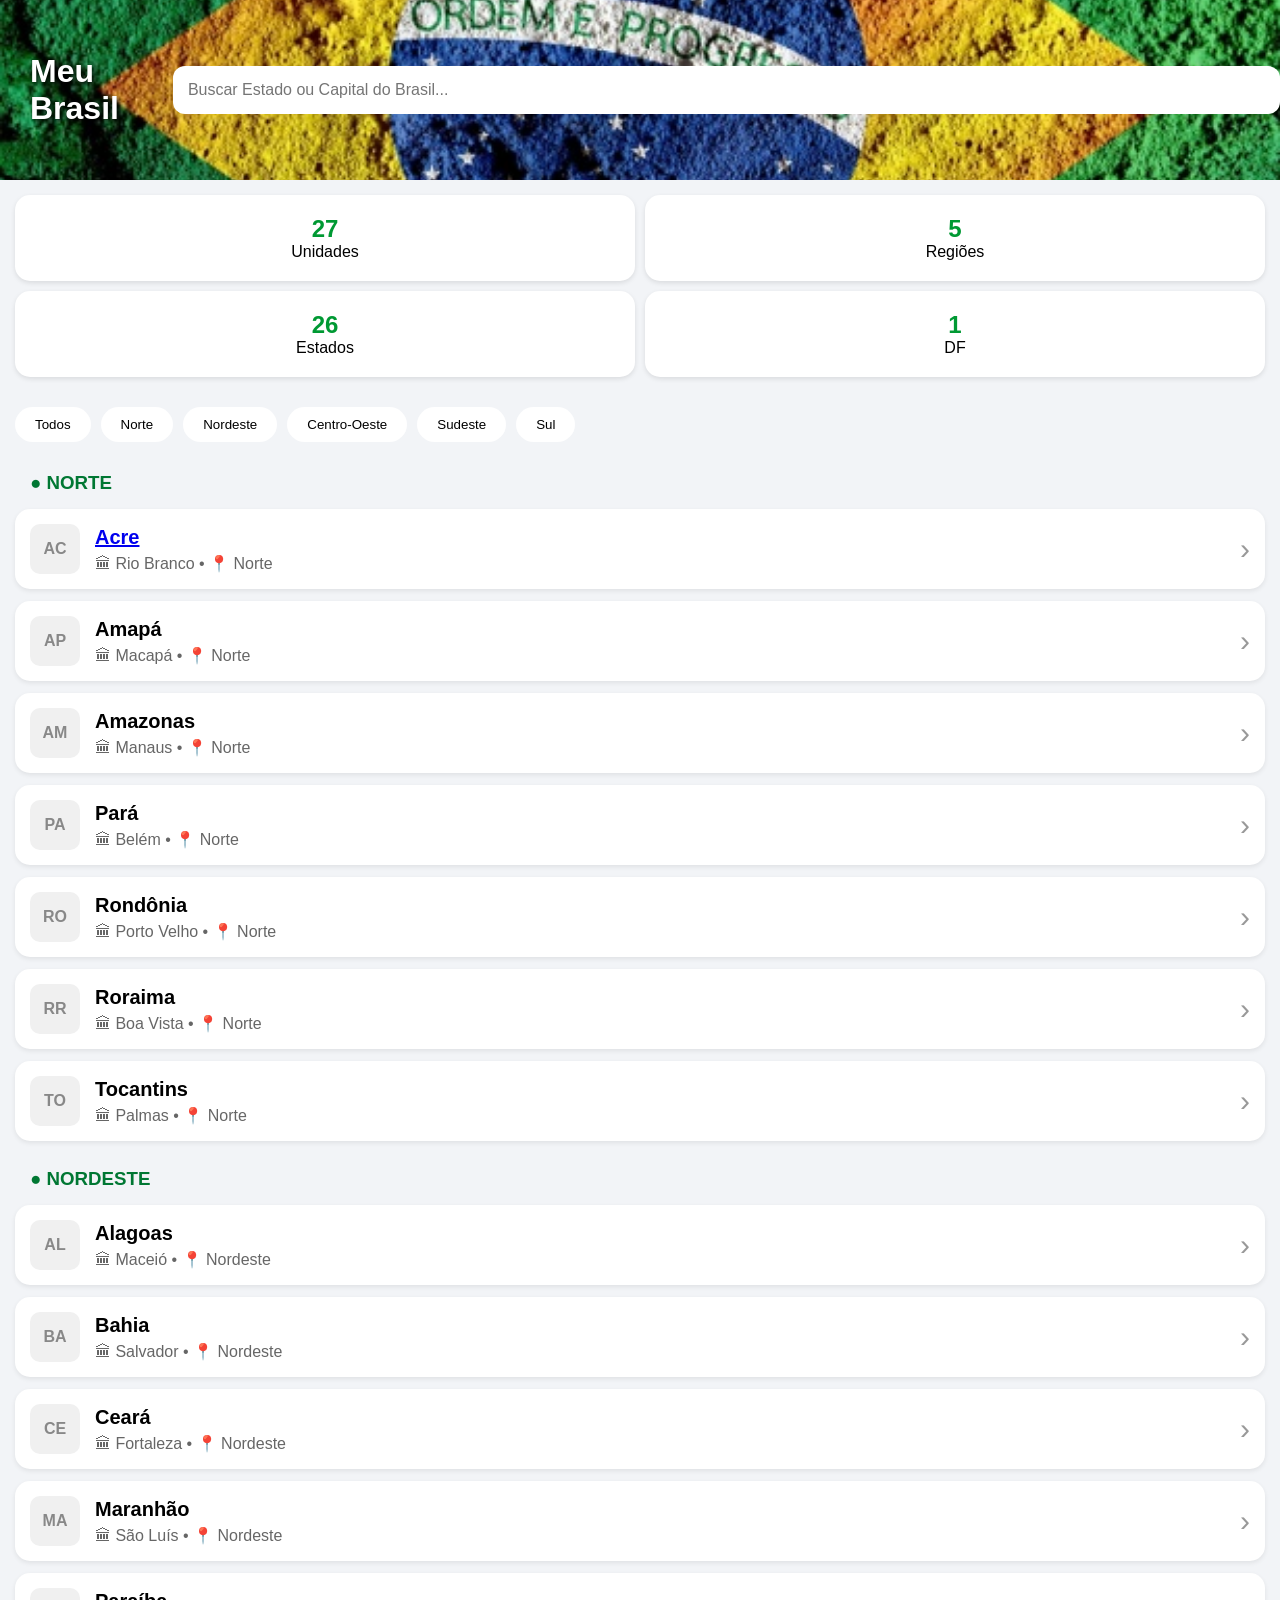
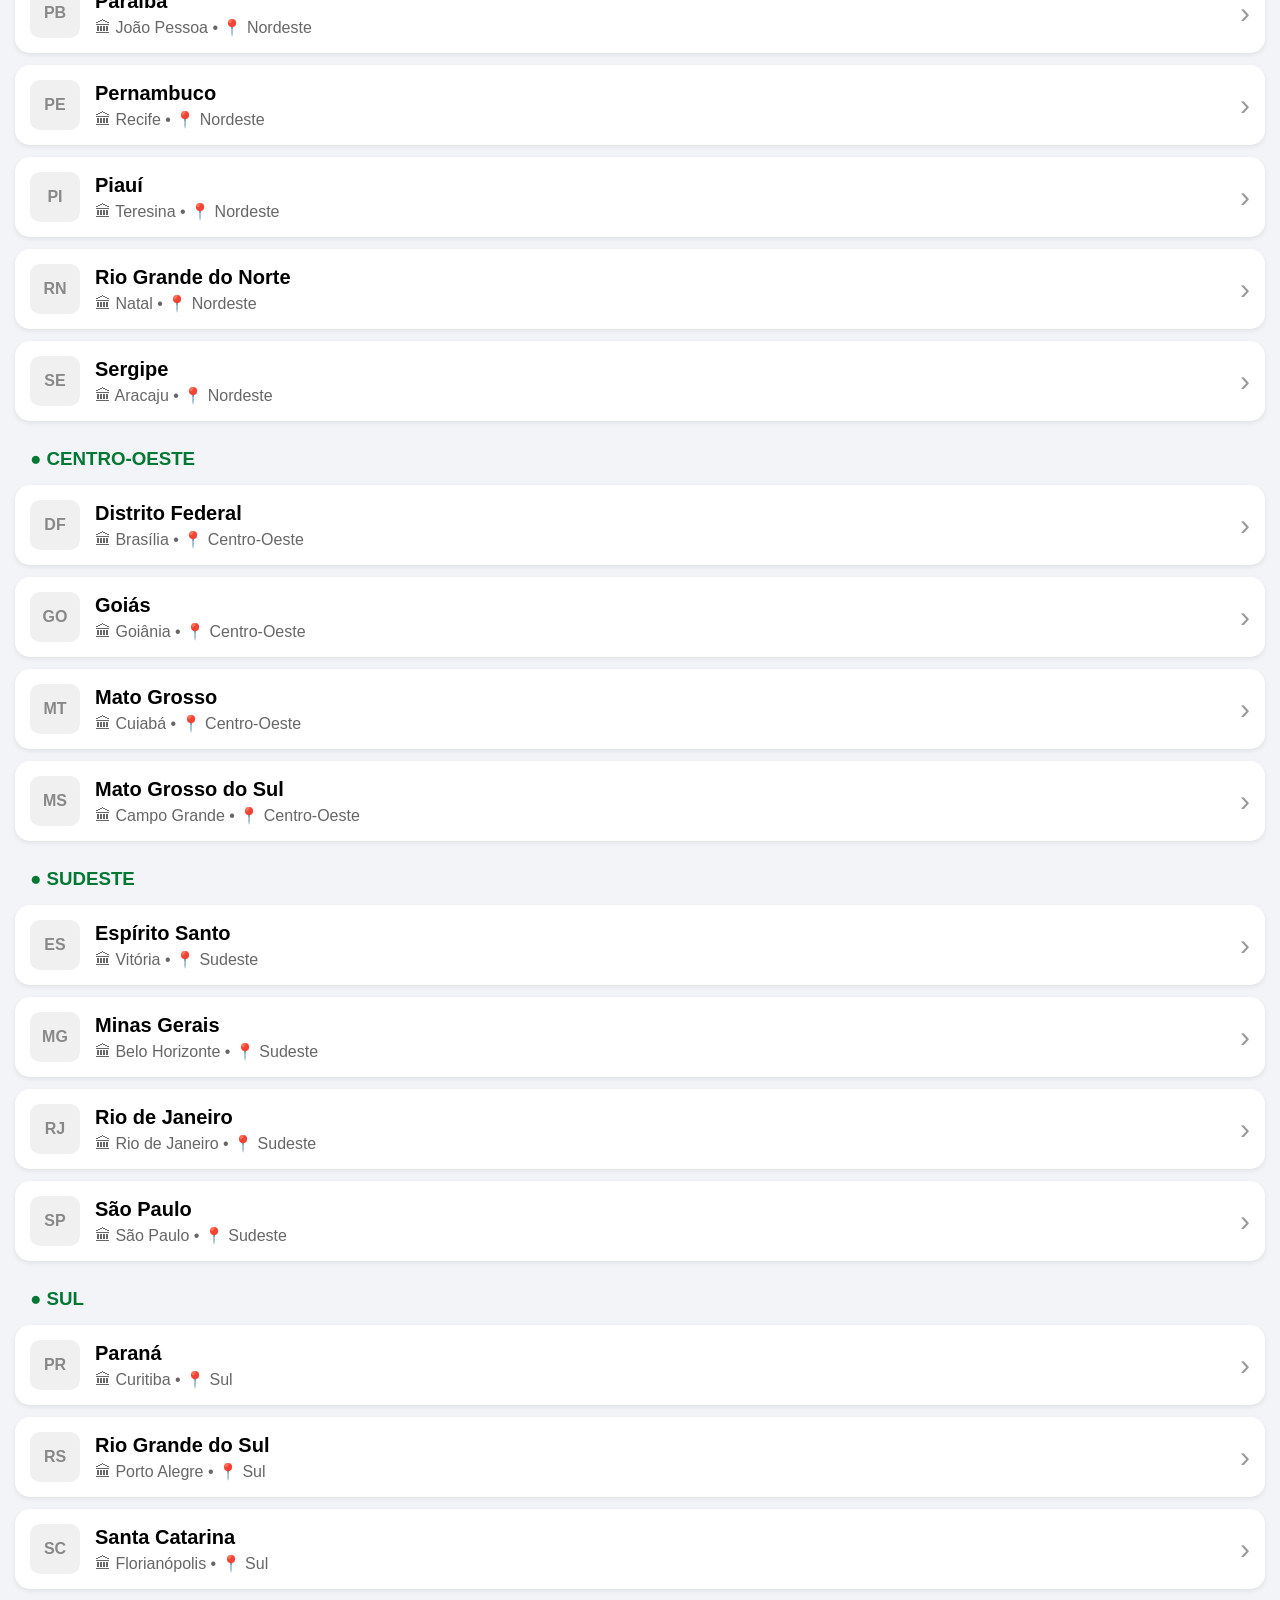
==== index.html @ 5ed836aa "Add files via upload" ====
<!DOCTYPE html>
<html lang="pt-br">
<head>
    <meta charset="UTF-8">
    <meta name="viewport" content="width=device-width, initial-scale=1.0">
    <title>Meu Brasil</title>
    <link rel="stylesheet" href="CSS/folha1.css">
</head>
<body>

    <header>
        <h1>Meu Brasil</h1>
        <input type="text" placeholder="Buscar Estado ou Capital do Brasil...">
    </header>
    
    <section class="estatisticas">
        <div class="card-info">
            <h2>27</h2>
            <p>Unidades</p>
        </div>
        <div class="card-info">
            <h2>5</h2>
            <p>Regiões</p>
        </div>
        <div class="card-info">
            <h2>26</h2>
            <p>Estados</p>
        </div>
        <div class="card-info">
            <h2>1</h2>
            <p>DF</p>
        </div>
    </section>

    <section class="filtros">
        <button onclick="mostrarRegiao('todos')">Todos</button>
        <button onclick="mostrarRegiao('norte')">Norte</button>
        <button onclick="mostrarRegiao('nordeste')">Nordeste</button>
        <button onclick="mostrarRegiao('centro-oeste')">Centro-Oeste</button>
        <button onclick="mostrarRegiao('sudeste')">Sudeste</button>
        <button onclick="mostrarRegiao('sul')">Sul</button>
    </section>

    <section class="lista-estados">

        <h3 class="titulo-regiao" data-regiao="norte">● NORTE</h3>

        <div class="estado" data-regiao="norte">
            <div class="sigla">AC</div>
            <div class="dados">
                <h2><a href="Acre.html">Acre</a></h2>
                <p>🏛 Rio Branco • 📍 Norte</p>
            </div>
            <span>›</span>
        </div>

        <div class="estado" data-regiao="norte">
            <div class="sigla">AP</div>
            <div class="dados">
                <h2>Amapá</h2>
                <p>🏛 Macapá • 📍 Norte</p>
            </div>
            <span>›</span>
        </div>

        <div class="estado" data-regiao="norte">
            <div class="sigla">AM</div>
            <div class="dados">
                <h2>Amazonas</h2>
                <p>🏛 Manaus • 📍 Norte</p>
            </div>
            <span>›</span>
        </div>

        <div class="estado" data-regiao="norte">
            <div class="sigla">PA</div>
            <div class="dados">
                <h2>Pará</h2>
                <p>🏛 Belém • 📍 Norte</p>
            </div>
            <span>›</span>
        </div>

        <div class="estado" data-regiao="norte">
            <div class="sigla">RO</div>
            <div class="dados">
                <h2>Rondônia</h2>
                <p>🏛 Porto Velho • 📍 Norte</p>
            </div>
            <span>›</span>
        </div>

        <div class="estado" data-regiao="norte">
            <div class="sigla">RR</div>
            <div class="dados">
                <h2>Roraima</h2>
                <p>🏛 Boa Vista • 📍 Norte</p>
            </div>
            <span>›</span>
        </div>

        <div class="estado" data-regiao="norte">
            <div class="sigla">TO</div>
            <div class="dados">
                <h2>Tocantins</h2>
                <p>🏛 Palmas • 📍 Norte</p>
            </div>
            <span>›</span>
        </div>

        <h3 class="titulo-regiao" data-regiao="nordeste">● NORDESTE</h3>

        <div class="estado" data-regiao="nordeste">
            <div class="sigla">AL</div>
            <div class="dados">
                <h2>Alagoas</h2>
                <p>🏛 Maceió • 📍 Nordeste</p>
            </div>
            <span>›</span>
        </div>

        <div class="estado" data-regiao="nordeste">
            <div class="sigla">BA</div>
            <div class="dados">
                <h2>Bahia</h2>
                <p>🏛 Salvador • 📍 Nordeste</p>
            </div>
            <span>›</span>
        </div>

        <div class="estado" data-regiao="nordeste">
            <div class="sigla">CE</div>
            <div class="dados">
                <h2>Ceará</h2>
                <p>🏛 Fortaleza • 📍 Nordeste</p>
            </div>
            <span>›</span>
        </div>

        <div class="estado" data-regiao="nordeste">
            <div class="sigla">MA</div>
            <div class="dados">
                <h2>Maranhão</h2>
                <p>🏛 São Luís • 📍 Nordeste</p>
            </div>
            <span>›</span>
        </div>

        <div class="estado" data-regiao="nordeste">
            <div class="sigla">PB</div>
            <div class="dados">
                <h2>Paraíba</h2>
                <p>🏛 João Pessoa • 📍 Nordeste</p>
            </div>
            <span>›</span>
        </div>

        <div class="estado" data-regiao="nordeste">
            <div class="sigla">PE</div>
            <div class="dados">
                <h2>Pernambuco</h2>
                <p>🏛 Recife • 📍 Nordeste</p>
            </div>
            <span>›</span>
        </div>

        <div class="estado" data-regiao="nordeste">
            <div class="sigla">PI</div>
            <div class="dados">
                <h2>Piauí</h2>
                <p>🏛 Teresina • 📍 Nordeste</p>
            </div>
            <span>›</span>
        </div>

        <div class="estado" data-regiao="nordeste">
            <div class="sigla">RN</div>
            <div class="dados">
                <h2>Rio Grande do Norte</h2>
                <p>🏛 Natal • 📍 Nordeste</p>
            </div>
            <span>›</span>
        </div>

        <div class="estado" data-regiao="nordeste">
            <div class="sigla">SE</div>
            <div class="dados">
                <h2>Sergipe</h2>
                <p>🏛 Aracaju • 📍 Nordeste</p>
            </div>
            <span>›</span>
        </div>

        <h3 class="titulo-regiao" data-regiao="centro-oeste">● CENTRO-OESTE</h3>

        <div class="estado" data-regiao="centro-oeste">
            <div class="sigla">DF</div>
            <div class="dados">
                <h2>Distrito Federal</h2>
                <p>🏛 Brasília • 📍 Centro-Oeste</p>
            </div>
            <span>›</span>
        </div>

        <div class="estado" data-regiao="centro-oeste">
            <div class="sigla">GO</div>
            <div class="dados">
                <h2>Goiás</h2>
                <p>🏛 Goiânia • 📍 Centro-Oeste</p>
            </div>
            <span>›</span>
        </div>

        <div class="estado" data-regiao="centro-oeste">
            <div class="sigla">MT</div>
            <div class="dados">
                <h2>Mato Grosso</h2>
                <p>🏛 Cuiabá • 📍 Centro-Oeste</p>
            </div>
            <span>›</span>
        </div>

        <div class="estado" data-regiao="centro-oeste">
            <div class="sigla">MS</div>
            <div class="dados">
                <h2>Mato Grosso do Sul</h2>
                <p>🏛 Campo Grande • 📍 Centro-Oeste</p>
            </div>
            <span>›</span>
        </div>

        <h3 class="titulo-regiao" data-regiao="sudeste">● SUDESTE</h3>

        <div class="estado" data-regiao="sudeste">
            <div class="sigla">ES</div>
            <div class="dados">
                <h2>Espírito Santo</h2>
                <p>🏛 Vitória • 📍 Sudeste</p>
            </div>
            <span>›</span>
        </div>

        <div class="estado" data-regiao="sudeste">
            <div class="sigla">MG</div>
            <div class="dados">
                <h2>Minas Gerais</h2>
                <p>🏛 Belo Horizonte • 📍 Sudeste</p>
            </div>
            <span>›</span>
        </div>

        <div class="estado" data-regiao="sudeste">
            <div class="sigla">RJ</div>
            <div class="dados">
                <h2>Rio de Janeiro</h2>
                <p>🏛 Rio de Janeiro • 📍 Sudeste</p>
            </div>
            <span>›</span>
        </div>

        <div class="estado" data-regiao="sudeste">
            <div class="sigla">SP</div>
            <div class="dados">
                <h2>São Paulo</h2>
                <p>🏛 São Paulo • 📍 Sudeste</p>
            </div>
            <span>›</span>
        </div>

        <h3 class="titulo-regiao" data-regiao="sul">● SUL</h3>

        <div class="estado" data-regiao="sul">
            <div class="sigla">PR</div>
            <div class="dados">
                <h2>Paraná</h2>
                <p>🏛 Curitiba • 📍 Sul</p>
            </div>
            <span>›</span>
        </div>

        <div class="estado" data-regiao="sul">
            <div class="sigla">RS</div>
            <div class="dados">
                <h2>Rio Grande do Sul</h2>
                <p>🏛 Porto Alegre • 📍 Sul</p>
            </div>
            <span>›</span>
        </div>

        <div class="estado" data-regiao="sul">
            <div class="sigla">SC</div>
            <div class="dados">
                <h2>Santa Catarina</h2>
                <p>🏛 Florianópolis • 📍 Sul</p>
            </div>
            <span>›</span>
        </div>

    </section>

    <script>
        // 1. FUNÇÃO DOS BOTÕES DE FILTRO POR REGIÃO
        function mostrarRegiao(regiaoSelecionada) {
            const elementos = document.querySelectorAll('[data-regiao]');

            elementos.forEach(elemento => {
                const regiaoDoElemento = elemento.getAttribute('data-regiao');

                if (regiaoSelecionada === 'todos' || regiaoDoElemento === regiaoSelecionada) {
                    elemento.style.display = ""; // Mostra o elemento
                } else {
                    elemento.style.display = "none"; // Esconde o elemento
                }
            });
        }

        // 2. FUNÇÃO EXTRA: BARRA DE PESQUISA (BUSCA EM TEMPO REAL)
        const inputBusca = document.querySelector('header input');

        inputBusca.addEventListener('input', function() {
            const termoBusca = this.value.toLowerCase().trim();
            const cardsEstados = document.querySelectorAll('.estado');
            const titulosRegiao = document.querySelectorAll('.titulo-regiao');

            // Se o input estiver vazio, limpa a busca e mostra tudo
            if (termoBusca === "") {
                cardsEstados.forEach(card => card.style.display = "");
                titulosRegiao.forEach(titulo => titulo.style.display = "");
                return;
            }

            // Oculta os títulos das regiões durante a busca para o resultado ficar limpo
            titulosRegiao.forEach(titulo => titulo.style.display = "none");

            cardsEstados.forEach(card => {
                const nomeEstado = card.querySelector('.dados h2').textContent.toLowerCase();
                const dadosTexto = card.querySelector('.dados p').textContent.toLowerCase();
                const sigla = card.querySelector('.sigla').textContent.toLowerCase();

                // Verifica se bate com Estado, Capital ou Sigla
                if (nomeEstado.includes(termoBusca) || dadosTexto.includes(termoBusca) || sigla.includes(termoBusca)) {
                    card.style.display = ""; 
                } else {
                    card.style.display = "none"; 
                }
            });
        });
    </script>
</body>
</html>
---- CSS/folha1.css ----
*{
    margin:0;
    padding:0;
    box-sizing:border-box;
    font-family:Arial, sans-serif;
}

body{
    background:#f2f4f7;
}

header{
    background-image: url("brasil.jpg");
    background-size: cover;
    background-position: center;
    height: 180px;

    display: flex;
    align-items: center;
    padding-left: 30px;
}

header h1{
    color: white;
    text-shadow: 2px 2px 5px black;
}

header input{
    width:100%;
    padding:15px;
    border:none;
    border-radius:12px;
    font-size:16px;
}

.estatisticas{
    display:grid;
    grid-template-columns:repeat(2,1fr);
    gap:10px;
    padding:15px;
}

.card-info{
    background:white;
    border-radius:15px;
    text-align:center;
    padding:20px;
    box-shadow:0 2px 5px rgba(0,0,0,.1);
}

.card-info h2{
    color:#009933;
}

.filtros{
    display:flex;
    gap:10px;
    overflow-x:auto;
    padding:15px;
}

.filtros button{
    border:none;
    border-radius:30px;
    padding:10px 20px;
    background:white;
    cursor:pointer;
    white-space:nowrap;
}

.filtros .ativo{
    background:#009933;
    color:white;
}

.titulo-regiao{
    padding:15px;
    color:#007733;
}

.lista-estados{
    padding:0 15px 20px;
}

.estado{
    background:white;
    border-radius:15px;
    padding:15px;
    display:flex;
    align-items:center;
    margin-bottom:12px;
    box-shadow:0 2px 5px rgba(0,0,0,.08);
}

.sigla{
    width:50px;
    height:50px;
    border-radius:10px;
    background:#f0f0f0;
    display:flex;
    align-items:center;
    justify-content:center;
    font-weight:bold;
    color:#888;
}

.dados{
    flex:1;
    margin-left:15px;
}

.dados h2{
    font-size:20px;
    margin-bottom:5px;
}

.dados p{
    color:#666;
}

.estado span{
    font-size:30px;
    color:#999;
}
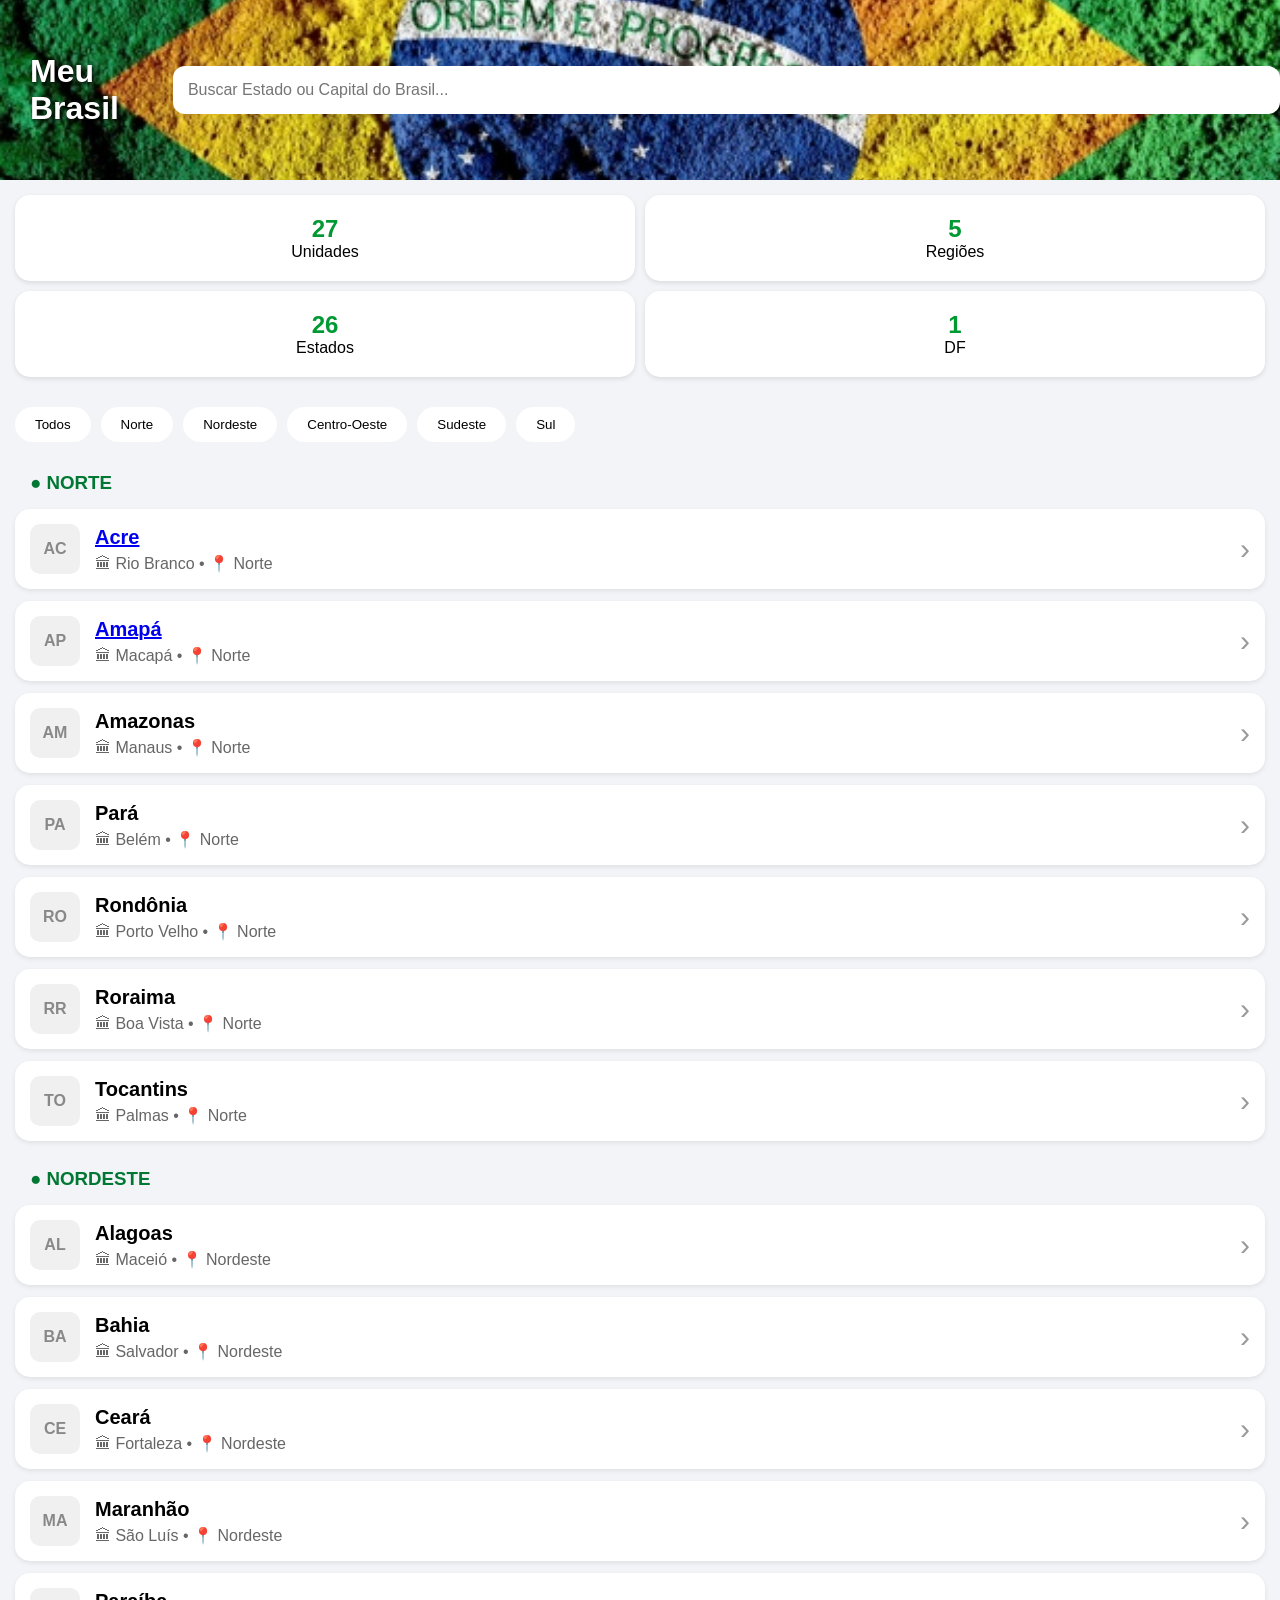
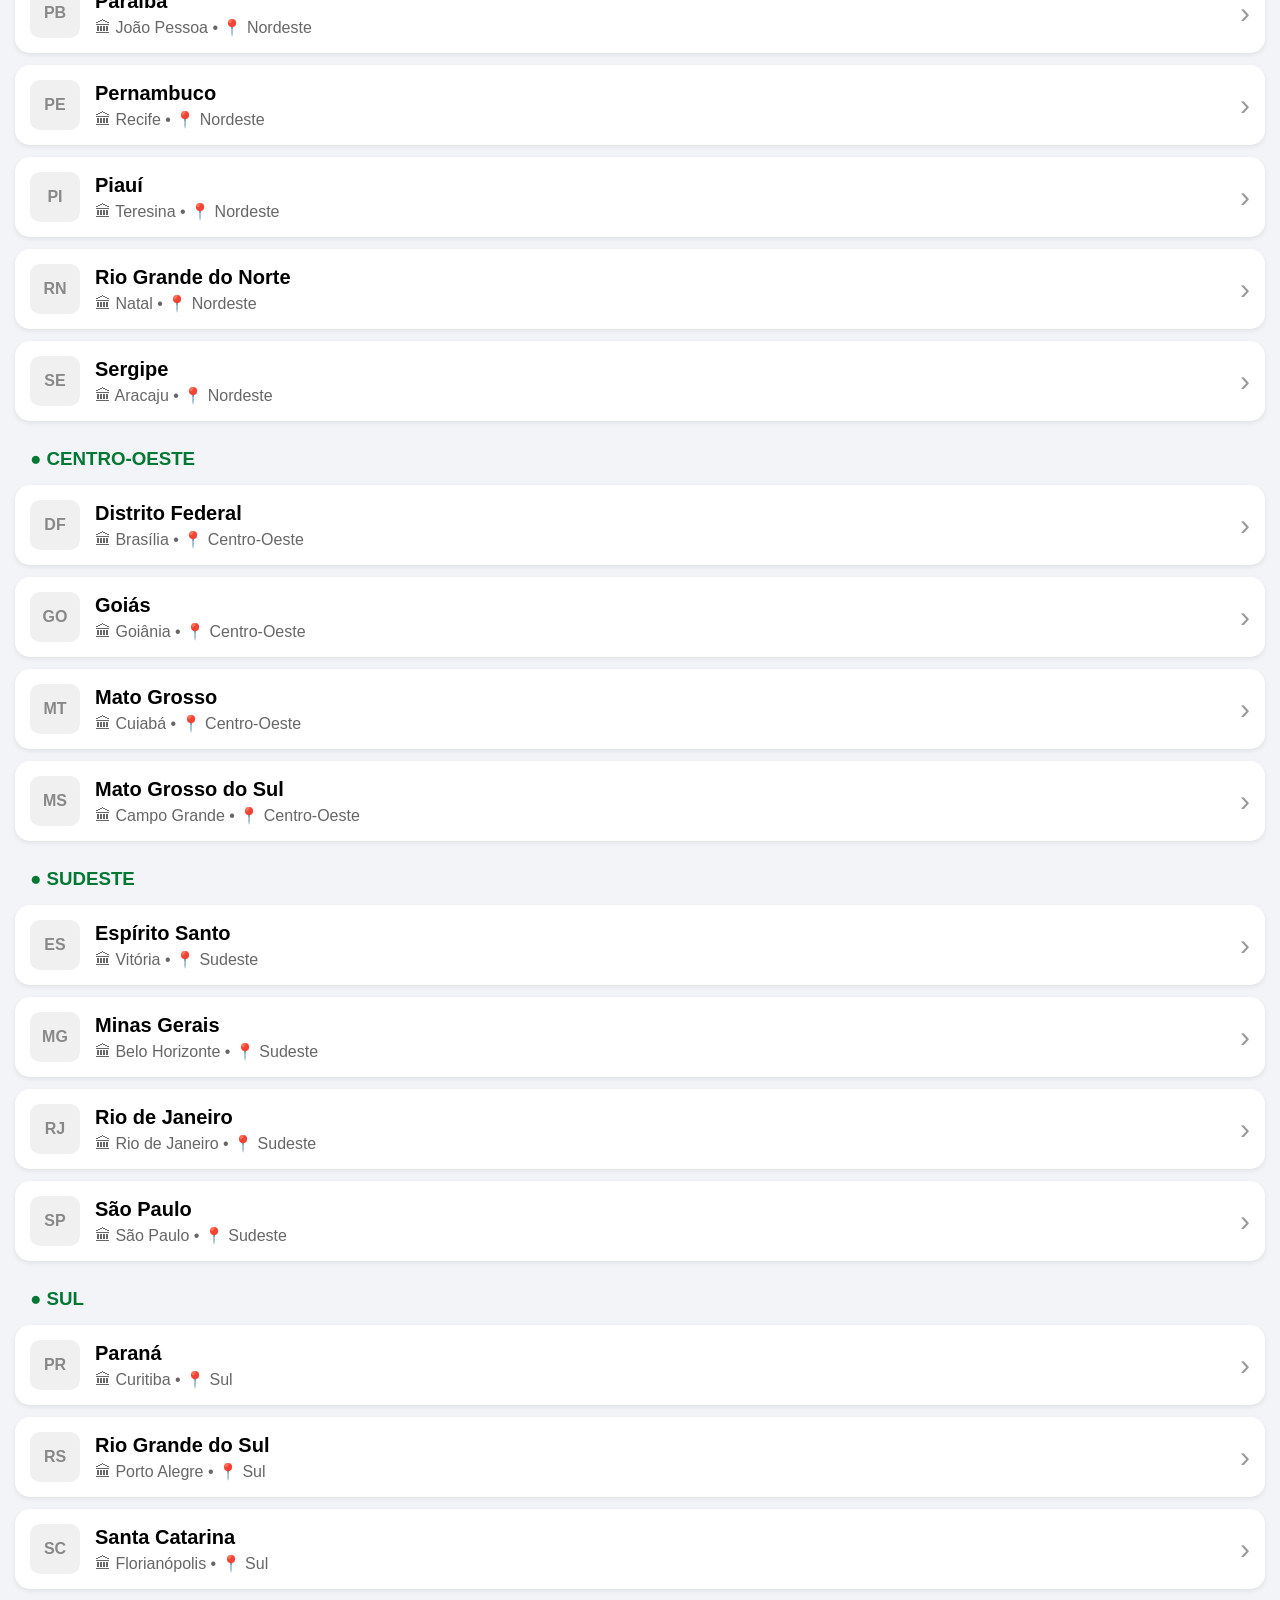
==== commit 511cefed: "Update index.html" ====
--- a/index.html
+++ b/index.html
@@ -57,7 +57,7 @@
         <div class="estado" data-regiao="norte">
             <div class="sigla">AP</div>
             <div class="dados">
-                <h2>Amapá</h2>
+                <h2><a href="Amapa.html">Amapá</a></h2>
                 <p>🏛 Macapá • 📍 Norte</p>
             </div>
             <span>›</span>
@@ -347,4 +347,4 @@
         });
     </script>
 </body>
-</html>+</html>
